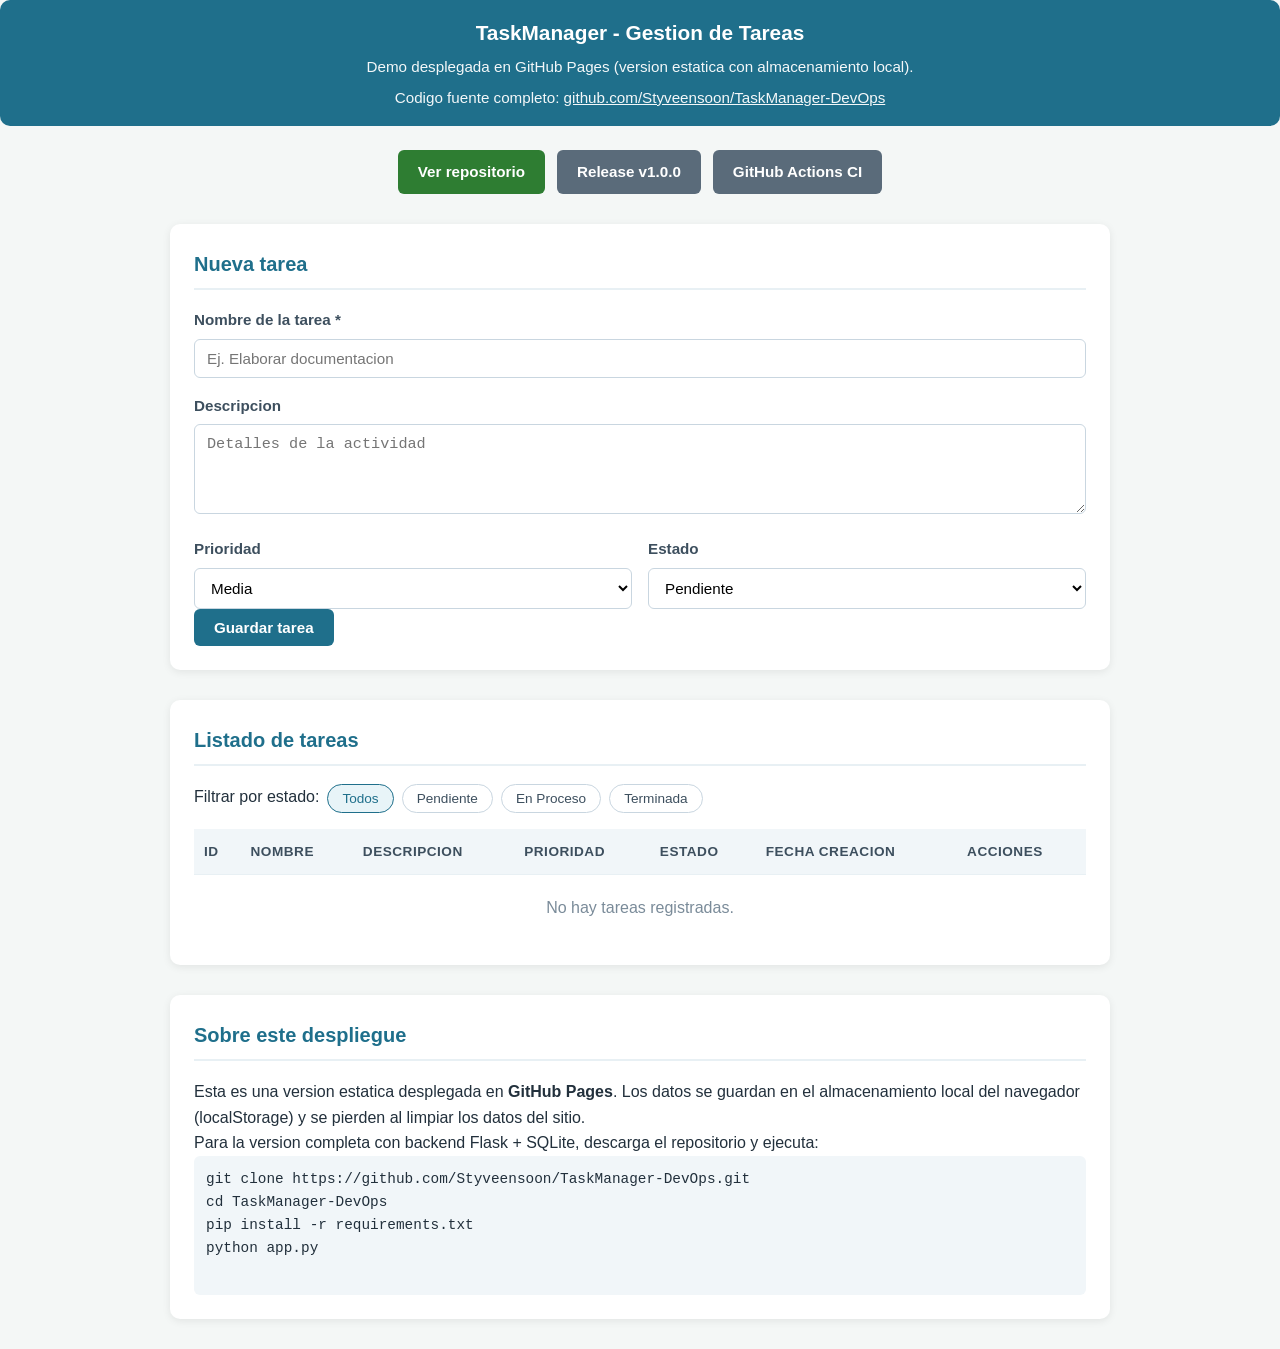
==== docs/index.html @ 30cdab62 "docs: agregar despliegue GitHub Pages, carpeta entregables, doc Word y archivo HTML estático" ====
<!DOCTYPE html>
<html lang="es">
<head>
  <meta charset="UTF-8" />
  <meta name="viewport" content="width=device-width, initial-scale=1.0"/>
  <title>TaskManager - Gestion de Tareas (Demo en GitHub Pages)</title>
  <link rel="stylesheet" href="css/style.css" />
  <style>
    .banner {
      background: #1f6f8b;
      color: #fff;
      padding: 16px 24px;
      border-radius: 10px;
      margin-bottom: 24px;
      text-align: center;
    }
    .banner h2 { margin: 0; font-size: 1.3rem; }
    .banner p { margin: 6px 0 0; opacity: 0.95; font-size: 0.95rem; }
    .repo-links {
      display: flex;
      gap: 12px;
      justify-content: center;
      flex-wrap: wrap;
      margin-bottom: 24px;
    }
    .repo-links .btn {
      background: #2e7d32;
      color: #fff;
    }
    .repo-links .btn-secondary { background: #5a6b7a; }
  </style>
</head>
<body>
  <div class="banner">
    <h2>TaskManager - Gestion de Tareas</h2>
    <p>Demo desplegada en GitHub Pages (version estatica con almacenamiento local).</p>
    <p>Codigo fuente completo: <a href="https://github.com/Styveensoon/TaskManager-DevOps" style="color:#fff; text-decoration:underline;">github.com/Styveensoon/TaskManager-DevOps</a></p>
  </div>

  <div class="repo-links">
    <a href="https://github.com/Styveensoon/TaskManager-DevOps" class="btn btn-primary">Ver repositorio</a>
    <a href="https://github.com/Styveensoon/TaskManager-DevOps/releases/tag/v1.0.0" class="btn btn-secondary">Release v1.0.0</a>
    <a href="https://github.com/Styveensoon/TaskManager-DevOps/actions" class="btn btn-secondary">GitHub Actions CI</a>
  </div>

  <div class="container">
    <section class="card">
      <h2>Nueva tarea</h2>
      <form id="form-tarea">
        <div class="campo">
          <label for="nombre">Nombre de la tarea *</label>
          <input type="text" id="nombre" name="nombre" placeholder="Ej. Elaborar documentacion" required />
        </div>
        <div class="campo">
          <label for="descripcion">Descripcion</label>
          <textarea id="descripcion" name="descripcion" placeholder="Detalles de la actividad"></textarea>
        </div>
        <div class="campos-fila">
          <div class="campo">
            <label for="prioridad">Prioridad</label>
            <select id="prioridad" name="prioridad">
              <option value="Alta">Alta</option>
              <option value="Media" selected>Media</option>
              <option value="Baja">Baja</option>
            </select>
          </div>
          <div class="campo">
            <label for="estado">Estado</label>
            <select id="estado" name="estado">
              <option value="Pendiente">Pendiente</option>
              <option value="En Proceso">En Proceso</option>
              <option value="Terminada">Terminada</option>
            </select>
          </div>
        </div>
        <button type="submit" class="btn btn-primary" id="btn-guardar">Guardar tarea</button>
      </form>
      <div id="mensaje" class="mensaje"></div>
    </section>

    <section class="card">
      <h2>Listado de tareas</h2>
      <div id="filtros" class="filtros">
        <span>Filtrar por estado: </span>
        <button class="btn-filtro activo" data-estado="todos">Todos</button>
        <button class="btn-filtro" data-estado="Pendiente">Pendiente</button>
        <button class="btn-filtro" data-estado="En Proceso">En Proceso</button>
        <button class="btn-filtro" data-estado="Terminada">Terminada</button>
      </div>
      <table id="tabla-tareas">
        <thead>
          <tr>
            <th>ID</th>
            <th>Nombre</th>
            <th>Descripcion</th>
            <th>Prioridad</th>
            <th>Estado</th>
            <th>Fecha creacion</th>
            <th>Acciones</th>
          </tr>
        </thead>
        <tbody id="cuerpo-tabla"></tbody>
      </table>
      <p id="vacio" class="vacio" style="display:none;">No hay tareas registradas.</p>
    </section>

    <section class="card">
      <h2>Sobre este despliegue</h2>
      <p>Esta es una version estatica desplegada en <strong>GitHub Pages</strong>. Los datos se guardan en el almacenamiento local del navegador (localStorage) y se pierden al limpiar los datos del sitio.</p>
      <p>Para la version completa con backend Flask + SQLite, descarga el repositorio y ejecuta:</p>
      <pre style="background:#f1f6f9; padding:12px; border-radius:6px; font-size:0.9rem;">
git clone https://github.com/Styveensoon/TaskManager-DevOps.git
cd TaskManager-DevOps
pip install -r requirements.txt
python app.py
      </pre>
    </section>
  </div>

  <script>
    const STORAGE_KEY = "taskmanager_tareas";
    let filtroActual = "todos";

    function obtenerTareas() {
      try {
        return JSON.parse(localStorage.getItem(STORAGE_KEY) || "[]");
      } catch { return []; }
    }
    function guardarTareas(tareas) {
      localStorage.setItem(STORAGE_KEY, JSON.stringify(tareas));
    }

    const form = document.getElementById("form-tarea");
    const inputNombre = document.getElementById("nombre");
    const inputDescripcion = document.getElementById("descripcion");
    const selectPrioridad = document.getElementById("prioridad");
    const selectEstado = document.getElementById("estado");
    const btnGuardar = document.getElementById("btn-guardar");
    const mensaje = document.getElementById("mensaje");
    const cuerpoTabla = document.getElementById("cuerpo-tabla");
    const vacio = document.getElementById("vacio");
    const btnFiltros = document.querySelectorAll(".btn-filtro");

    let modoEdicion = false;
    let tareaEditandoId = null;

    function mostrarMensaje(texto, tipo) {
      mensaje.textContent = texto;
      mensaje.className = "mensaje " + tipo;
      mensaje.style.display = "block";
      setTimeout(() => { mensaje.style.display = "none"; }, 4000);
    }

    function escapeHtml(texto) {
      if (!texto) return "";
      const div = document.createElement("div");
      div.textContent = texto;
      return div.innerHTML;
    }

    function renderizarTareas() {
      cuerpoTabla.innerHTML = "";
      const tareas = obtenerTareas();
      const filtradas = filtroActual === "todos"
        ? tareas
        : tareas.filter(t => t.estado === filtroActual);

      if (filtradas.length === 0) {
        vacio.style.display = "block";
      } else {
        vacio.style.display = "none";
        filtradas.forEach(t => {
          const tr = document.createElement("tr");
          const estadoClase = "estado-" + (t.estado || "pendiente").toLowerCase().replace(" ", "-");
          tr.innerHTML = `
            <td>${t.id}</td>
            <td><strong>${escapeHtml(t.nombre)}</strong></td>
            <td>${escapeHtml(t.descripcion || "")}</td>
            <td><span class="prioridad-${(t.prioridad || "media").toLowerCase()}">${t.prioridad}</span></td>
            <td><span class="estado-badge ${estadoClase}">${t.estado}</span></td>
            <td>${t.fecha ? t.fecha.slice(0,16) : ""}</td>
            <td class="acciones">
              <button class="btn btn-warning btn-editar" data-id="${t.id}">Editar</button>
              <button class="btn btn-success btn-estado" data-id="${t.id}" data-estado="${t.estado}">${t.estado === "Terminada" ? "Reabrir" : t.estado === "En Proceso" ? "Terminar" : "En Proceso"}</button>
              <button class="btn btn-danger btn-eliminar" data-id="${t.id}">Eliminar</button>
            </td>
          `;
          cuerpoTabla.appendChild(tr);
        });
      }

      document.querySelectorAll(".btn-editar").forEach(b => b.addEventListener("click", e => prepararEdicion(parseInt(e.target.dataset.id))));
      document.querySelectorAll(".btn-eliminar").forEach(b => b.addEventListener("click", e => eliminarTarea(parseInt(e.target.dataset.id))));
      document.querySelectorAll(".btn-estado").forEach(b => b.addEventListener("click", e => cambiarEstado(parseInt(e.target.dataset.id), e.target.dataset.estado)));
    }

    function prepararEdicion(id) {
      const tareas = obtenerTareas();
      const t = tareas.find(x => x.id === id);
      if (!t) return;
      inputNombre.value = t.nombre || "";
      inputDescripcion.value = t.descripcion || "";
      selectPrioridad.value = t.prioridad || "Media";
      selectEstado.value = t.estado || "Pendiente";
      modoEdicion = true;
      tareaEditandoId = id;
      btnGuardar.textContent = "Actualizar tarea";
      inputNombre.focus();
    }

    form.addEventListener("submit", e => {
      e.preventDefault();
      btnGuardar.disabled = true;
      const nombre = inputNombre.value.trim();
      if (!nombre) {
        mostrarMensaje("El nombre es obligatorio", "error");
        btnGuardar.disabled = false;
        return;
      }
      const tareas = obtenerTareas();
      const ahora = new Date().toISOString();
      if (modoEdicion) {
        const idx = tareas.findIndex(x => x.id === tareaEditandoId);
        if (idx >= 0) {
          tareas[idx] = { ...tareas[idx], nombre, descripcion: inputDescripcion.value.trim(), prioridad: selectPrioridad.value, estado: selectEstado.value };
        }
        modoEdicion = false;
        tareaEditandoId = null;
        btnGuardar.textContent = "Guardar tarea";
        mostrarMensaje("Tarea actualizada correctamente", "exito");
      } else {
        const id = Date.now();
        tareas.unshift({ id, nombre, descripcion: inputDescripcion.value.trim(), prioridad: selectPrioridad.value, estado: selectEstado.value, fecha: ahora });
        mostrarMensaje("Tarea registrada correctamente", "exito");
      }
      guardarTareas(tareas);
      form.reset();
      selectPrioridad.value = "Media";
      selectEstado.value = "Pendiente";
      renderizarTareas();
      btnGuardar.disabled = false;
    });

    function eliminarTarea(id) {
      if (!confirm("¿Estas seguro de eliminar esta tarea?")) return;
      const tareas = obtenerTareas().filter(x => x.id !== id);
      guardarTareas(tareas);
      mostrarMensaje("Tarea eliminada correctamente", "exito");
      renderizarTareas();
    }

    function cambiarEstado(id, estadoActual) {
      let siguiente = estadoActual === "Pendiente" ? "En Proceso" : estadoActual === "En Proceso" ? "Terminada" : "Pendiente";
      const tareas = obtenerTareas().map(t => t.id === id ? { ...t, estado: siguiente } : t);
      guardarTareas(tareas);
      mostrarMensaje("Estado actualizado a " + siguiente, "exito");
      renderizarTareas();
    }

    btnFiltros.forEach(b => {
      b.addEventListener("click", () => {
        btnFiltros.forEach(x => x.classList.remove("activo"));
        b.classList.add("activo");
        filtroActual = b.dataset.estado;
        renderizarTareas();
      });
    });

    renderizarTareas();
  </script>
</body>
</html>
---- docs/css/style.css ----
* {
  box-sizing: border-box;
  margin: 0;
  padding: 0;
}

body {
  font-family: "Segoe UI", Tahoma, Geneva, Verdana, sans-serif;
  background: #f4f7f6;
  color: #22303c;
  line-height: 1.6;
}

.container {
  max-width: 980px;
  margin: 30px auto;
  padding: 0 20px;
}

header {
  margin-bottom: 30px;
}

header h1 {
  font-size: 2rem;
  color: #1f6f8b;
  margin-bottom: 8px;
}

header p {
  color: #5a6b7a;
}

.card {
  background: #ffffff;
  border-radius: 10px;
  padding: 24px;
  margin-bottom: 30px;
  box-shadow: 0 2px 8px rgba(0, 0, 0, 0.08);
}

.card h2 {
  font-size: 1.25rem;
  margin-bottom: 18px;
  color: #1f6f8b;
  border-bottom: 2px solid #e8f0f4;
  padding-bottom: 8px;
}

form .campo {
  margin-bottom: 16px;
}

form .campo label {
  display: block;
  margin-bottom: 6px;
  font-weight: 600;
  font-size: 0.95rem;
  color: #3d4f5e;
}

form .campo input,
form .campo select,
form .campo textarea {
  width: 100%;
  padding: 10px 12px;
  border: 1px solid #c9d6e0;
  border-radius: 6px;
  font-size: 0.95rem;
  background: #fff;
}

form .campo textarea {
  min-height: 90px;
  resize: vertical;
}

.campos-fila {
  display: flex;
  gap: 16px;
  flex-wrap: wrap;
}

.campos-fila .campo {
  flex: 1;
  min-width: 180px;
  margin-bottom: 0;
}

.btn {
  display: inline-flex;
  align-items: center;
  justify-content: center;
  padding: 10px 20px;
  border: none;
  border-radius: 6px;
  font-size: 0.95rem;
  font-weight: 600;
  cursor: pointer;
  text-decoration: none;
  transition: opacity 0.2s;
}

.btn-primary {
  background: #1f6f8b;
  color: #ffffff;
}

.btn-primary:hover {
  opacity: 0.9;
}

.btn-success {
  background: #2e7d32;
  color: #ffffff;
  font-size: 0.8rem;
  padding: 4px 10px;
}

.btn-warning {
  background: #f9a825;
  color: #ffffff;
  font-size: 0.8rem;
  padding: 4px 10px;
}

.btn-danger {
  background: #c62828;
  color: #ffffff;
  font-size: 0.8rem;
  padding: 4px 10px;
}

.mensaje {
  margin-top: 12px;
  padding: 10px 14px;
  border-radius: 6px;
  font-size: 0.95rem;
  display: none;
}

.mensaje.exito {
  background: #e8f5e9;
  color: #1b5e20;
  border: 1px solid #a5d6a7;
  display: block;
}

.mensaje.error {
  background: #ffebee;
  color: #b71c1c;
  border: 1px solid #ef9a9a;
  display: block;
}

.filtros {
  display: flex;
  gap: 8px;
  margin-bottom: 16px;
  flex-wrap: wrap;
}

.btn-filtro {
  background: #fff;
  border: 1px solid #c9d6e0;
  color: #3d4f5e;
  padding: 6px 14px;
  border-radius: 20px;
  font-size: 0.85rem;
  cursor: pointer;
}

.btn-filtro:hover,
.btn-filtro.activo {
  border-color: #1f6f8b;
  color: #1f6f8b;
}

.btn-filtro.activo {
  background: #e8f4f8;
}

table {
  width: 100%;
  border-collapse: collapse;
}

table th,
table td {
  padding: 12px 10px;
  text-align: left;
  border-bottom: 1px solid #e8f0f4;
}

table th {
  background: #f1f6f9;
  font-weight: 700;
  font-size: 0.85rem;
  color: #3d4f5e;
  text-transform: uppercase;
  letter-spacing: 0.5px;
}

table tr:hover {
  background: #f7fafc;
}

.acciones .btn {
  margin-right: 6px;
}

.estado-badge {
  display: inline-block;
  padding: 4px 10px;
  border-radius: 12px;
  font-size: 0.8rem;
  font-weight: 700;
  text-transform: uppercase;
  letter-spacing: 0.4px;
}

.estado-pendiente {
  background: #fff3e0;
  color: #e65100;
}

.estado-en-proceso {
  background: #e3f2fd;
  color: #1565c0;
}

.estado-terminada {
  background: #e8f5e9;
  color: #2e7d32;
}

.prioridad-alta {
  color: #c62828;
  font-weight: 700;
}
.prioridad-media {
  color: #f9a825;
  font-weight: 700;
}
.prioridad-baja {
  color: #2e7d32;
  font-weight: 700;
}

.vacio {
  text-align: center;
  color: #7a8b99;
  padding: 20px;
}

@media (max-width: 640px) {
  .campos-fila {
    flex-direction: column;
  }
  table th,
  table td {
    padding: 8px 6px;
    font-size: 0.85rem;
  }
}
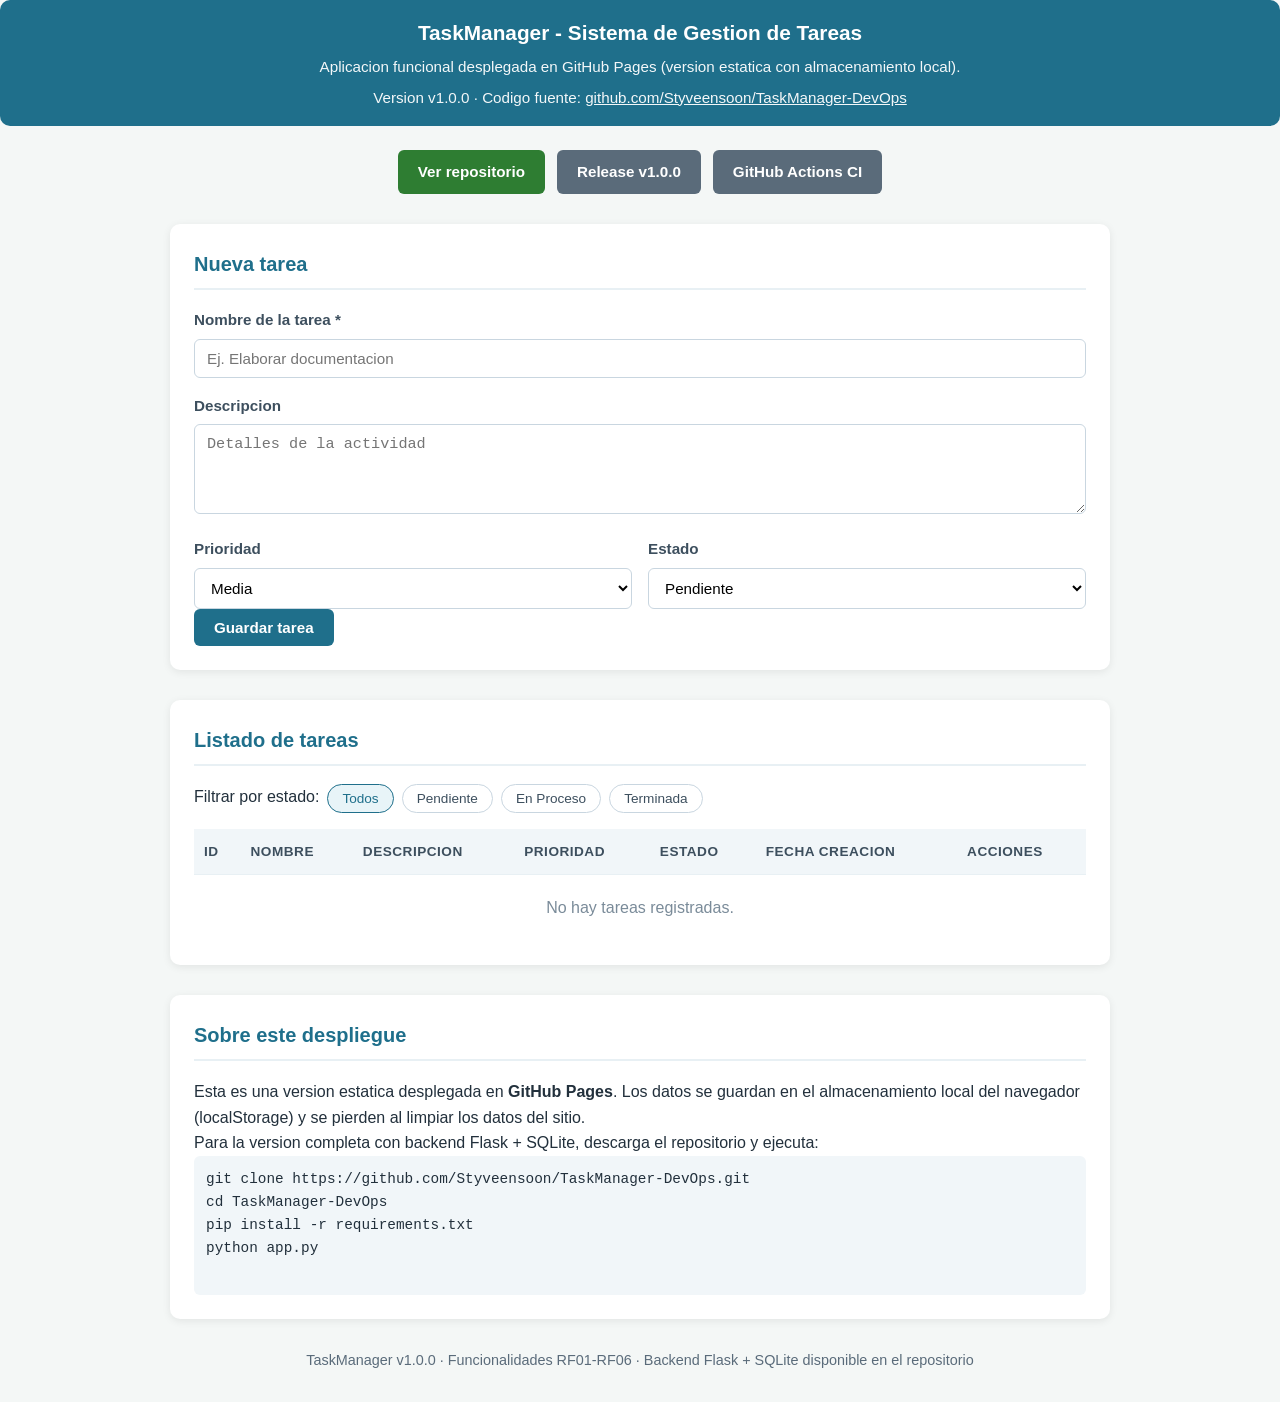
==== commit ed9c78e3: "ci(pages): publicar la aplicacion funcional en GitHub Pages - workflow pages.yml despliega docs/ con" ====
--- a/docs/index.html
+++ b/docs/index.html
@@ -3,7 +3,8 @@
 <head>
   <meta charset="UTF-8" />
   <meta name="viewport" content="width=device-width, initial-scale=1.0"/>
-  <title>TaskManager - Gestion de Tareas (Demo en GitHub Pages)</title>
+  <meta name="description" content="TaskManager - aplicacion web funcional para la gestion de tareas. Desplegada en GitHub Pages." />
+  <title>TaskManager - Sistema de Gestion de Tareas</title>
   <link rel="stylesheet" href="css/style.css" />
   <style>
     .banner {
@@ -32,9 +33,9 @@
 </head>
 <body>
   <div class="banner">
-    <h2>TaskManager - Gestion de Tareas</h2>
-    <p>Demo desplegada en GitHub Pages (version estatica con almacenamiento local).</p>
-    <p>Codigo fuente completo: <a href="https://github.com/Styveensoon/TaskManager-DevOps" style="color:#fff; text-decoration:underline;">github.com/Styveensoon/TaskManager-DevOps</a></p>
+    <h2>TaskManager - Sistema de Gestion de Tareas</h2>
+    <p>Aplicacion funcional desplegada en GitHub Pages (version estatica con almacenamiento local).</p>
+    <p>Version v1.0.0 · Codigo fuente: <a href="https://github.com/Styveensoon/TaskManager-DevOps" style="color:#fff; text-decoration:underline;">github.com/Styveensoon/TaskManager-DevOps</a></p>
   </div>
 
   <div class="repo-links">
@@ -117,6 +118,10 @@
     </section>
   </div>
 
+  <footer style="text-align:center; color:#5a6b7a; padding:0 20px 30px; font-size:0.9rem;">
+    TaskManager v1.0.0 · Funcionalidades RF01-RF06 · Backend Flask + SQLite disponible en el repositorio
+  </footer>
+
   <script>
     const STORAGE_KEY = "taskmanager_tareas";
     let filtroActual = "todos";
